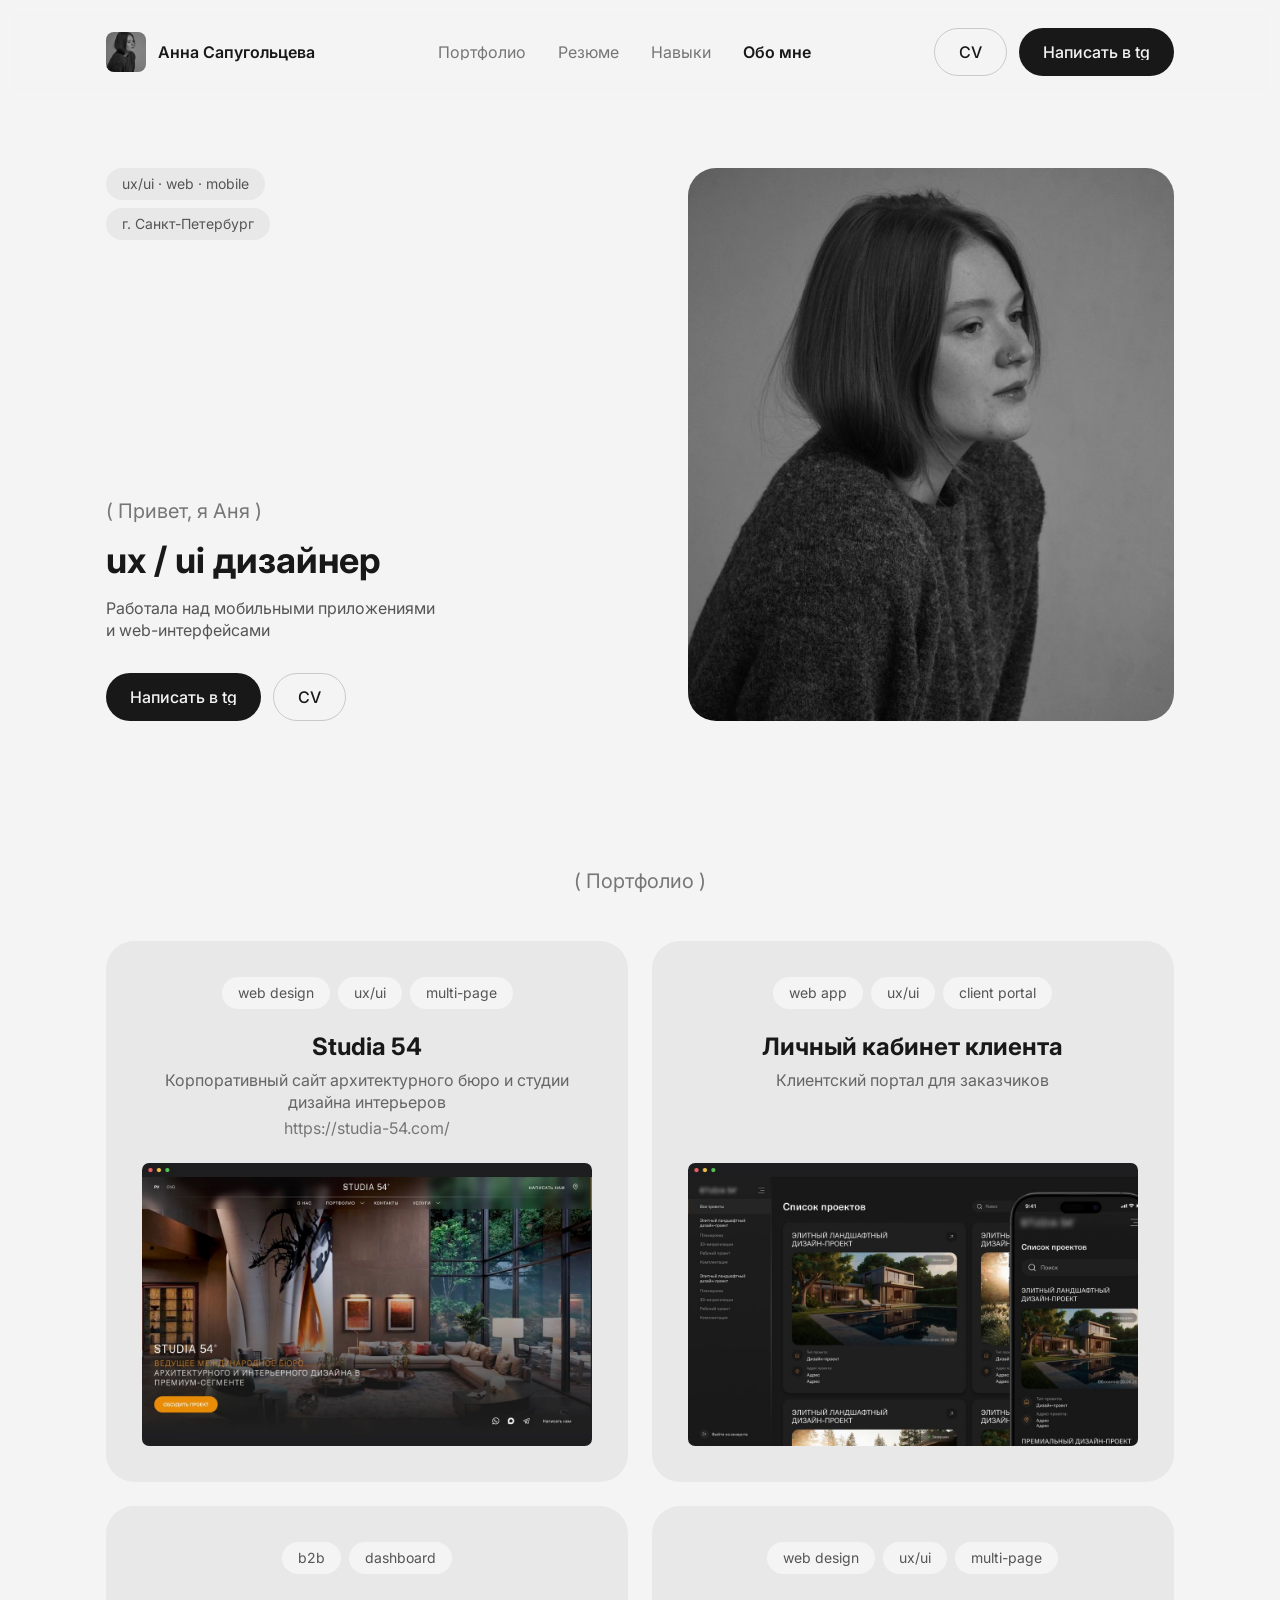
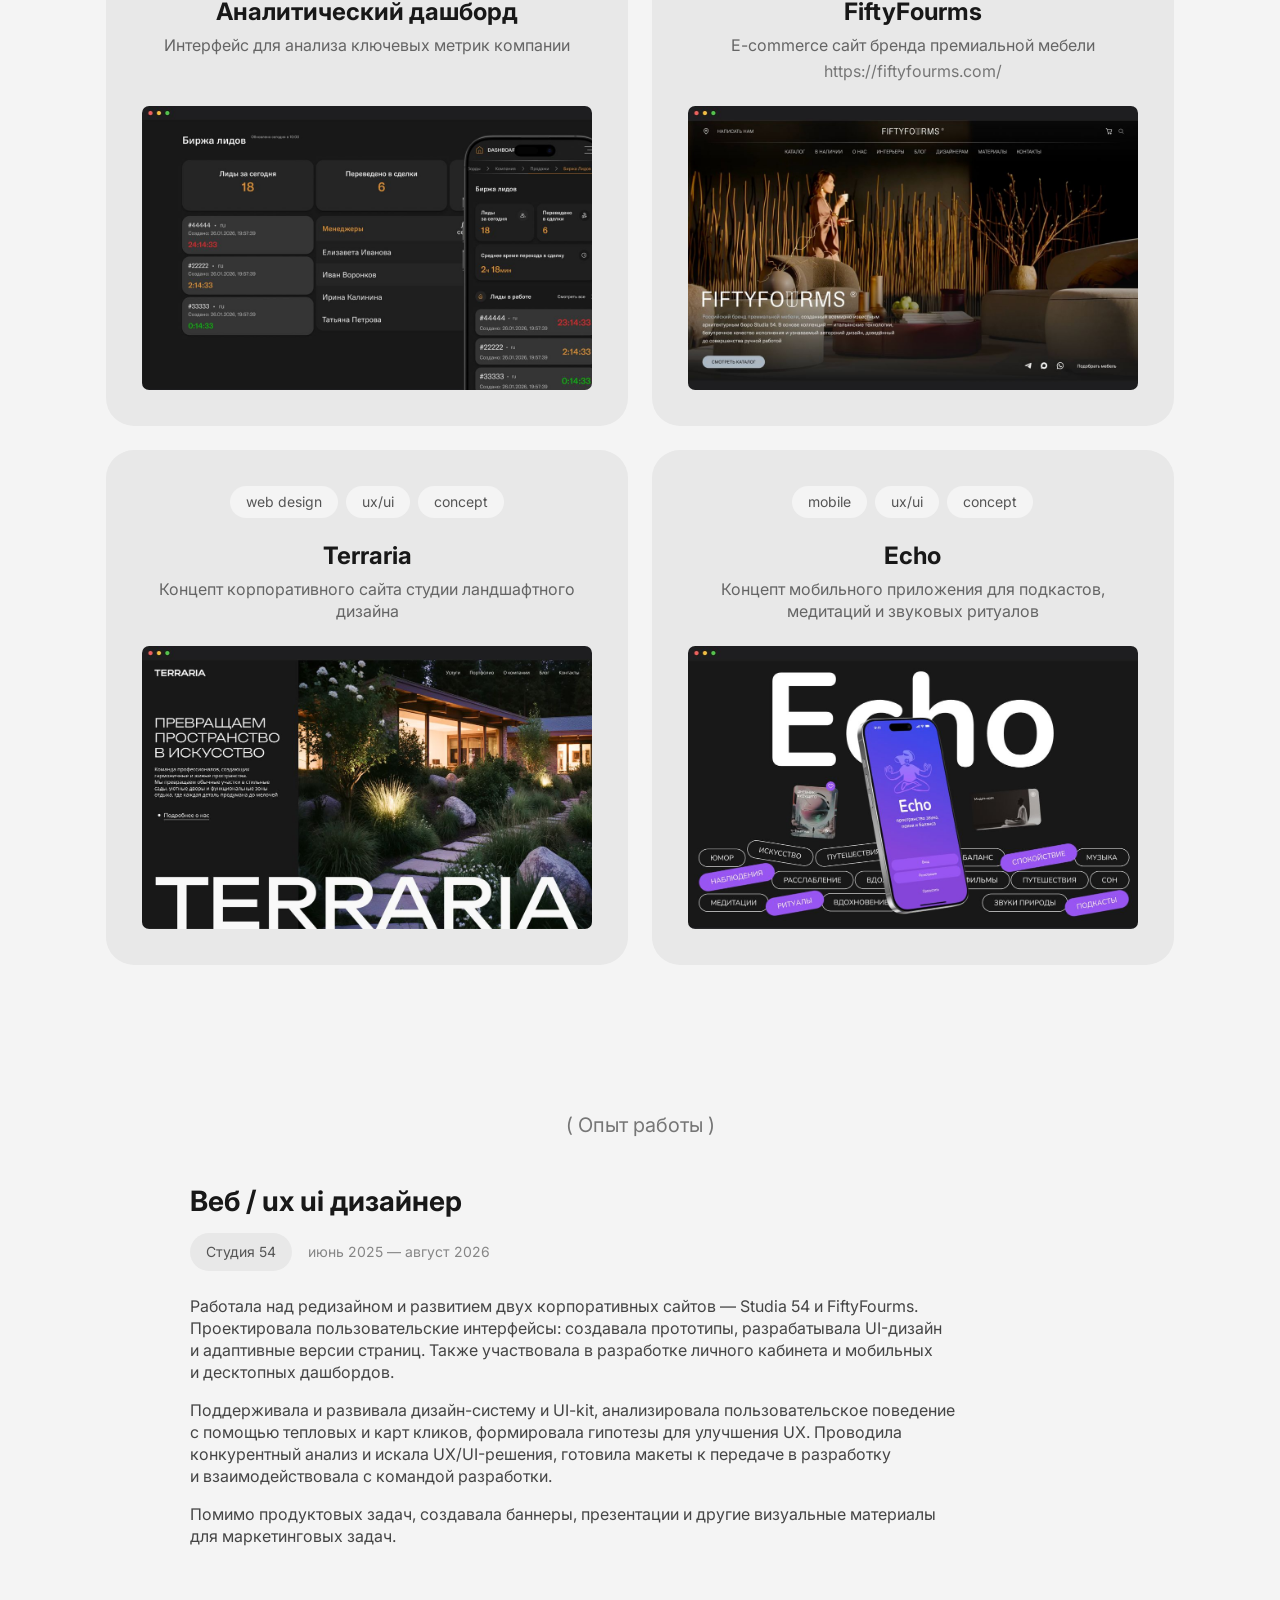
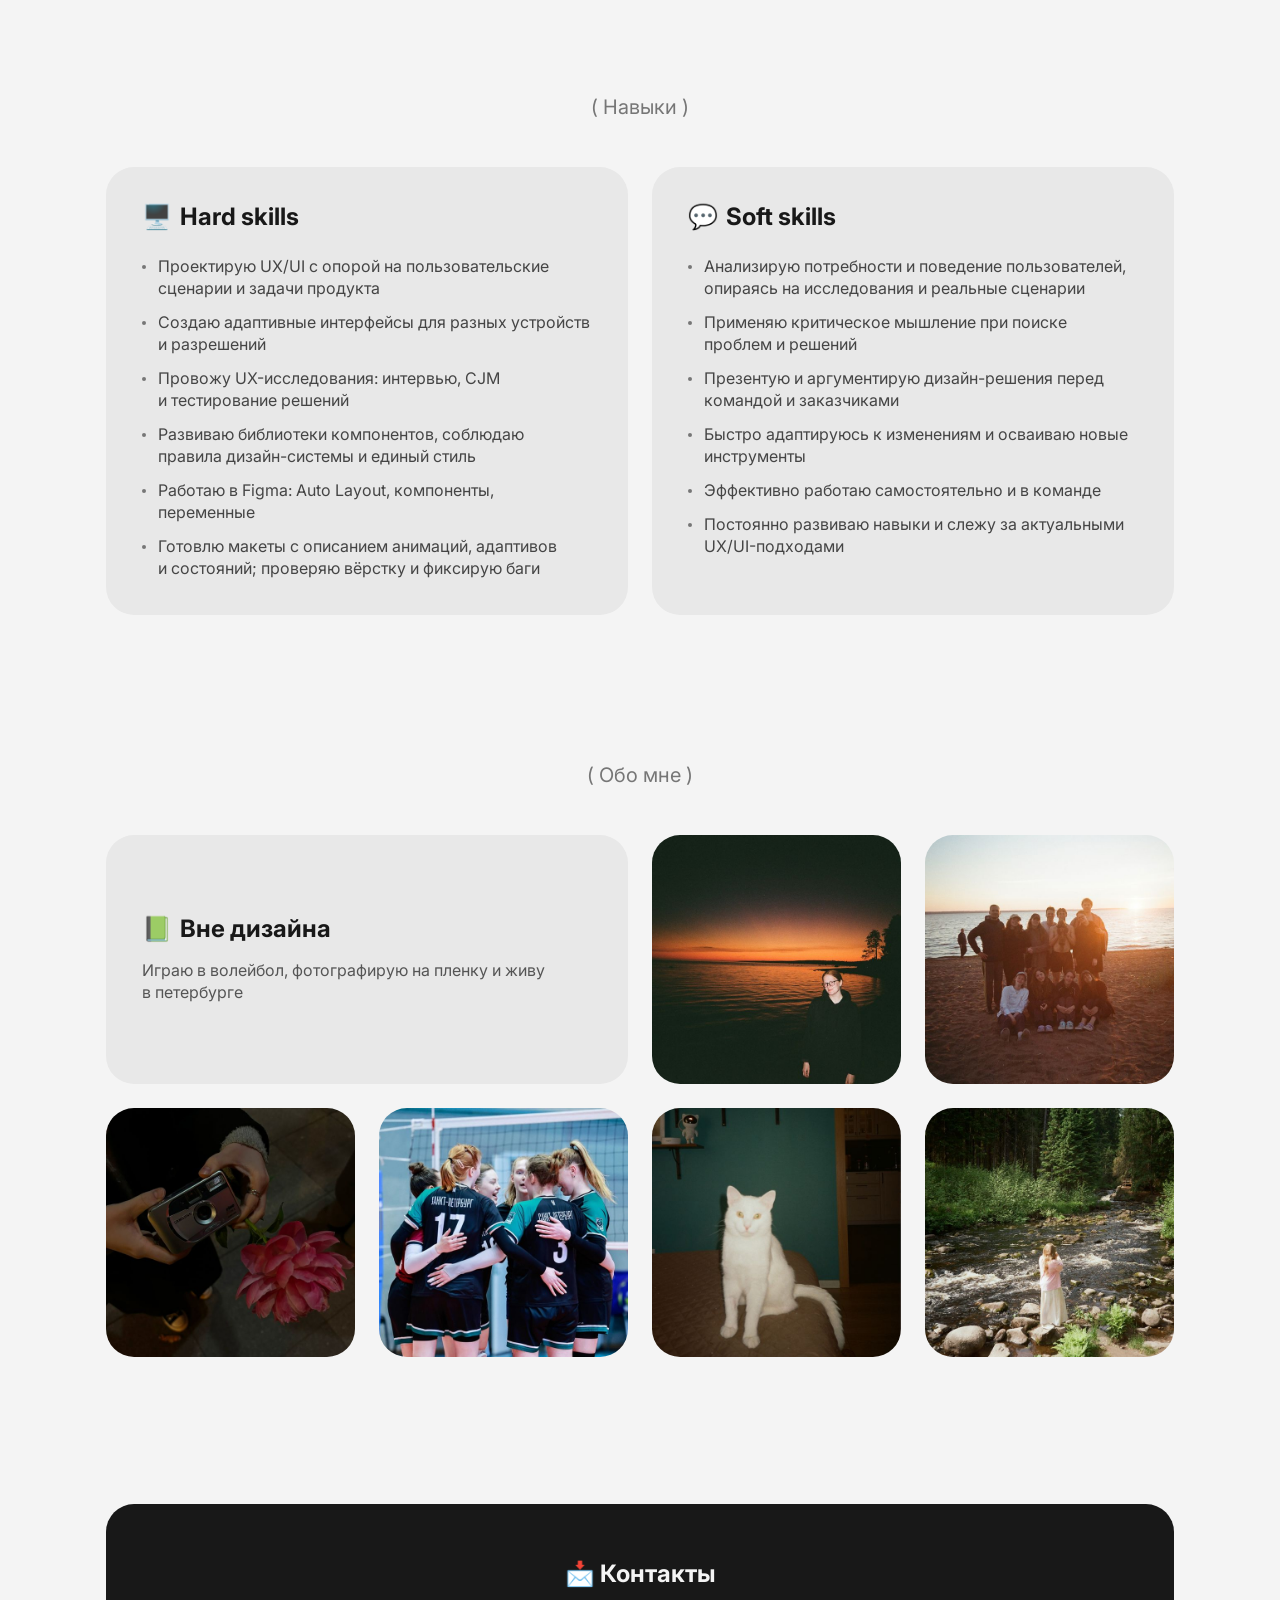
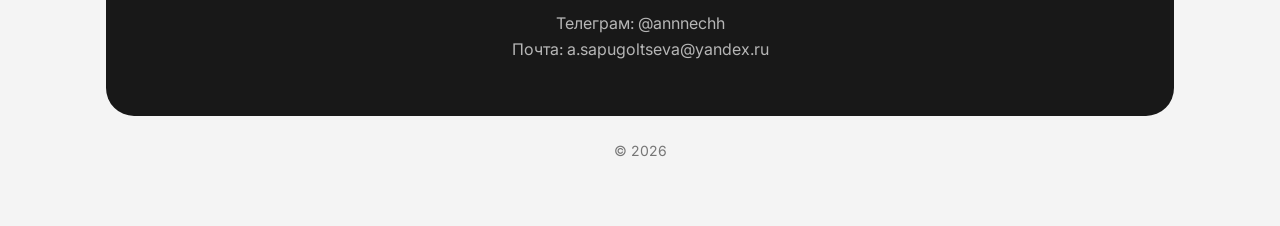
==== index.html @ 6ac9919d "Add files via upload" ====
<!DOCTYPE html>
<html lang="ru">
<head>
<meta charset="UTF-8">
<meta name="viewport" content="width=device-width, initial-scale=1.0">
<title>Анна Сапугольцева — UX/UI дизайнер</title>
<link rel="preconnect" href="https://fonts.googleapis.com">
<link rel="preconnect" href="https://fonts.gstatic.com" crossorigin>
<link href="https://fonts.googleapis.com/css2?family=Inter:wght@400;500;600;700&display=swap" rel="stylesheet">
<link rel="stylesheet" href="css/tokens.css">
<link rel="stylesheet" href="css/base.css">
<link rel="stylesheet" href="css/components.css">
<link rel="stylesheet" href="css/home.css">
</head>
<body>

<header class="header">
  <div class="container header__inner">
    <a href="index.html" class="header__brand">
      <img class="header__avatar" src="assets/images/portrait.jpg" alt="Анна Сапугольцева">
      <span class="header__name">Анна Сапугольцева</span>
    </a>

    <nav class="header__nav">
      <a href="#portfolio" class="nav-link">Портфолио</a>
      <a href="#experience" class="nav-link">Резюме</a>
      <a href="#skills" class="nav-link">Навыки</a>
      <a href="#about" class="nav-link">Обо мне</a>
    </nav>

    <div class="header__actions">
      <a href="assets/files/Sapugoltseva-CV.pdf" target="_blank" rel="noopener" class="btn btn--outline">CV</a>
      <a href="https://t.me/annnechh" class="btn btn--primary">Написать в tg</a>
    </div>

    <button class="header__burger" data-burger-open aria-label="Открыть меню">
      <svg viewBox="0 0 24 24" fill="none" stroke="currentColor" stroke-width="2" stroke-linecap="round"><line x1="3" y1="6" x2="21" y2="6"/><line x1="3" y1="12" x2="21" y2="12"/><line x1="3" y1="18" x2="21" y2="18"/></svg>
    </button>
  </div>
</header>

<div class="mobile-menu" data-mobile-menu>
  <div class="mobile-menu__top">
    <button class="mobile-menu__close" data-burger-close aria-label="Закрыть меню">
      <svg viewBox="0 0 24 24" fill="none" stroke="currentColor" stroke-width="2" stroke-linecap="round"><line x1="5" y1="5" x2="19" y2="19"/><line x1="19" y1="5" x2="5" y2="19"/></svg>
    </button>
  </div>
  <nav class="mobile-menu__nav">
    <a href="#portfolio" class="nav-link" data-burger-close>Портфолио</a>
    <a href="#experience" class="nav-link" data-burger-close>Резюме</a>
    <a href="#skills" class="nav-link" data-burger-close>Навыки</a>
    <a href="#about" class="nav-link" data-burger-close>Обо мне</a>
  </nav>
  <div class="mobile-menu__actions">
    <a href="https://t.me/annnechh" class="btn btn--primary">Написать в tg</a>
    <a href="assets/files/Sapugoltseva-CV.pdf" target="_blank" rel="noopener" class="btn btn--outline">CV</a>
  </div>
</div>

<main>

  <!-- HERO -->
  <section class="section section--hero container hero">
    <div class="hero__col">
      <div class="hero__badges">
        <span class="badge">ux/ui · web · mobile</span>
        <span class="badge">г. Санкт-Петербург</span>
      </div>

      <div class="hero__body">
        <p class="hero__eyebrow">( Привет, я Аня )</p>
        <h1 class="hero__title">ux / ui дизайнер</h1>
        <p class="hero__subtitle">Работала над мобильными приложениями и web-интерфейсами</p>
        <div class="hero__actions">
          <a href="https://t.me/annnechh" class="btn btn--primary">Написать в tg</a>
          <a href="assets/files/Sapugoltseva-CV.pdf" target="_blank" rel="noopener" class="btn btn--outline">CV</a>
        </div>
      </div>
    </div>

    <div class="hero__image">
      <img src="assets/images/portrait.jpg" alt="Портрет Анны Сапугольцевой">
    </div>
  </section>

  <!-- PORTFOLIO -->
  <section id="portfolio" class="section container">
    <p class="section-label">( Портфолио )</p>

    <div class="portfolio-grid">

      <a href="projects/studia54.html" class="project-card">
        <div class="project-card__content">
<div class="project-card__tags" data-mobile-limit>
          <span class="badge">web design</span>
          <span class="badge">ux/ui</span>
          <span class="badge tag--extra">multi-page</span>
        </div>
        <h3 class="project-card__title">Studia 54</h3>
        <p class="project-card__desc">Корпоративный сайт архитектурного бюро и студии дизайна интерьеров</p>
        <p class="project-card__link">https://studia-54.com/</p>
        </div>
        <div class="project-card__media">
          <img src="assets/images/proj-studia54.jpg" alt="Превью проекта Studia 54">
        </div>
      </a>

      <a href="projects/cabinet.html" class="project-card">
        <div class="project-card__content">
<div class="project-card__tags">
          <span class="badge">web app</span>
          <span class="badge">ux/ui</span>
          <span class="badge tag--extra">client portal</span>
        </div>
        <h3 class="project-card__title">Личный кабинет клиента</h3>
        <p class="project-card__desc">Клиентский портал для заказчиков</p>
        </div>
        <div class="project-card__media">
          <img src="assets/images/proj-cabinet.jpg" alt="Превью проекта Личный кабинет клиента">
        </div>
      </a>

      <a href="projects/dashboard.html" class="project-card">
        <div class="project-card__content">
<div class="project-card__tags">
          <span class="badge">b2b</span>
          <span class="badge">dashboard</span>
        </div>
        <h3 class="project-card__title">Аналитический дашборд</h3>
        <p class="project-card__desc">Интерфейс для анализа ключевых метрик компании</p>
        </div>
        <div class="project-card__media">
          <img src="assets/images/proj-dashboard.jpg" alt="Превью проекта Аналитический дашборд">
        </div>
      </a>

      <a href="projects/fiftyfourms.html" class="project-card">
        <div class="project-card__content">
<div class="project-card__tags" data-mobile-limit>
          <span class="badge">web design</span>
          <span class="badge">ux/ui</span>
          <span class="badge tag--extra">multi-page</span>
        </div>
        <h3 class="project-card__title">FiftyFourms</h3>
        <p class="project-card__desc">E-commerce сайт бренда премиальной мебели</p>
        <p class="project-card__link">https://fiftyfourms.com/</p>
        </div>
        <div class="project-card__media">
          <img src="assets/images/proj-fiftyfourms.jpg" alt="Превью проекта FiftyFourms">
        </div>
      </a>

      <a href="projects/terraria.html" class="project-card">
        <div class="project-card__content">
<div class="project-card__tags">
          <span class="badge">web design</span>
          <span class="badge">ux/ui</span>
          <span class="badge tag--extra">concept</span>
        </div>
        <h3 class="project-card__title">Terraria</h3>
        <p class="project-card__desc">Концепт корпоративного сайта студии ландшафтного дизайна</p>
        </div>
        <div class="project-card__media">
          <img src="assets/images/proj-terraria.jpg" alt="Превью проекта Terraria">
        </div>
      </a>

      <a href="projects/echo.html" class="project-card">
        <div class="project-card__content">
<div class="project-card__tags" data-mobile-limit>
          <span class="badge">mobile</span>
          <span class="badge">ux/ui</span>
          <span class="badge tag--extra">concept</span>
        </div>
        <h3 class="project-card__title">Echo</h3>
        <p class="project-card__desc">Концепт мобильного приложения для подкастов, медитаций и звуковых ритуалов</p>
        </div>
        <div class="project-card__media">
          <img src="assets/images/proj-echo.jpg" alt="Превью проекта Echo">
        </div>
      </a>

    </div>
  </section>

  <!-- EXPERIENCE -->
  <section id="experience" class="section container">
    <p class="section-label">( Опыт работы )</p>

    <div class="experience-list">

      <article class="experience-item">
        <h3 class="experience-item__title">Веб / ux ui дизайнер</h3>
        <div class="experience-item__meta">
          <span class="experience-item__company">Студия 54</span>
          <span class="experience-item__dates">июнь 2025 — август 2026</span>
        </div>
        <div class="experience-item__body">
          <p>Работала над редизайном и развитием двух корпоративных сайтов — Studia 54 и FiftyFourms. Проектировала пользовательские интерфейсы: создавала прототипы, разрабатывала UI-дизайн и адаптивные версии страниц. Также участвовала в разработке личного кабинета и мобильных и десктопных дашбордов.</p>
          <p>Поддерживала и развивала дизайн-систему и UI-kit, анализировала пользовательское поведение с помощью тепловых и карт кликов, формировала гипотезы для улучшения UX. Проводила конкурентный анализ и искала UX/UI-решения, готовила макеты к передаче в разработку и взаимодействовала с командой разработки.</p>
          <p>Помимо продуктовых задач, создавала баннеры, презентации и другие визуальные материалы для маркетинговых задач.</p>
        </div>
      </article>

    </div>
  </section>

  <!-- SKILLS -->
  <section id="skills" class="section container">
    <p class="section-label">( Навыки )</p>

    <div class="skills-grid">
      <div class="surface-card">
        <h3 class="skills-card__title"><span>🖥️</span> Hard skills</h3>
        <ul class="skills-card__list">
          <li>Проектирую UX/UI с опорой на пользовательские сценарии и задачи продукта</li>
          <li>Создаю адаптивные интерфейсы для разных устройств и разрешений</li>
          <li>Провожу UX-исследования: интервью, CJM и тестирование решений</li>
          <li>Развиваю библиотеки компонентов, соблюдаю правила дизайн-системы и единый стиль</li>
          <li>Работаю в Figma: Auto Layout, компоненты, переменные</li>
          <li>Готовлю макеты с описанием анимаций, адаптивов и состояний; проверяю вёрстку и фиксирую баги</li>
        </ul>
      </div>

      <div class="surface-card">
        <h3 class="skills-card__title"><span>💬</span> Soft skills</h3>
        <ul class="skills-card__list">
          <li>Анализирую потребности и поведение пользователей, опираясь на исследования и реальные сценарии</li>
          <li>Применяю критическое мышление при поиске проблем и решений</li>
          <li>Презентую и аргументирую дизайн-решения перед командой и заказчиками</li>
          <li>Быстро адаптируюсь к изменениям и осваиваю новые инструменты</li>
          <li>Эффективно работаю самостоятельно и в команде</li>
          <li>Постоянно развиваю навыки и слежу за актуальными UX/UI-подходами</li>
        </ul>
      </div>
    </div>
  </section>

  <!-- ABOUT -->
  <section id="about" class="section container">
    <p class="section-label">( Обо мне )</p>

    <div class="about-grid">
      <div class="about-grid__text">
        <div class="surface-card">
          <h3 class="about-grid__title"><span>📗</span> Вне дизайна</h3>
          <p class="about-grid__desc">Играю в волейбол, фотографирую на пленку и живу в петербурге</p>
        </div>
      </div>

      <div class="media media--sunset">
        <img src="assets/images/about-sunset.jpg" alt="Закат на берегу озера">
      </div>
      <div class="media media--beach media--hidden-mobile">
        <img src="assets/images/about-beach-group.jpg" alt="Друзья на пляже на закате">
      </div>

      <div class="media media--camera">
        <img src="assets/images/about-camera.jpg" alt="Плёночный фотоаппарат и цветок">
      </div>
      <div class="media media--volleyball">
        <img src="assets/images/about-volleyball.jpg" alt="Волейбольная команда">
      </div>
      <div class="media media--cat media--hidden-mobile">
        <img src="assets/images/about-cat.jpg" alt="Белый кот">
      </div>
      <div class="media media--forest">
        <img src="assets/images/about-forest.jpg" alt="Прогулка у лесной реки">
      </div>
    </div>
  </section>

</main>

<footer class="site-footer container">
  <div class="footer-card">
    <h2 class="footer-card__title">📩 Контакты</h2>
    <p class="footer-card__row">Телеграм: @annnechh</p>
    <p class="footer-card__row">Почта: a.sapugoltseva@yandex.ru</p>
  </div>
  <p class="site-footer__copy">© 2026</p>
</footer>

<button class="scroll-top" data-scroll-top aria-label="Наверх">
  <svg viewBox="0 0 24 24" fill="none" stroke="white" stroke-width="2" stroke-linecap="round" stroke-linejoin="round"><polyline points="6 15 12 9 18 15"/></svg>
</button>

<script src="js/main.js"></script>
</body>
</html>
---- css/tokens.css ----
/* ==========================================================================
   DESIGN TOKENS
   Источник: дизайн-система (Colors, Spacing scale, Typography 1440/375)
   ========================================================================== */

:root {
  /* ---- Grayscale ---- */
  --gray-1: #F4F4F4;
  --gray-2: #E8E8E8;
  --gray-3: #DCDCDC;
  --gray-4: #C9C9C9;
  --gray-5: #B6B6B6;
  --gray-6: #A6A6A6;
  --gray-7: #969696;
  --gray-8: #868686;
  --gray-9: #767676;
  --gray-10: #656565;
  --gray-11: #555555;
  --gray-12: #454545;
  --gray-13: #353535;
  --gray-14: #252525;
  --gray-15: #1F1F1F;
  --gray-16: #181818;

  /* ---- Primary (accent) scale ---- */
  --primary-1: #FCF5EE;
  --primary-2: #F7E7D3;
  --primary-3: #F3D8B9;
  --primary-4: #EECA9E;
  --primary-5: #EABB84;
  --primary-6: #E5AC69;
  --primary-7: #E19E4F;
  --primary-8: #DC8F34; /* фирменный цвет */
  --primary-9: #CD8023;
  --primary-10: #B36F1F;

  --color-error: #892929;

  /* ---- Semantic aliases ---- */
  --color-bg: var(--gray-1);
  --color-surface: var(--gray-2);
  --color-surface-strong: var(--gray-16);
  --color-text: var(--gray-16);
  --color-text-muted: var(--gray-9);
  --color-text-subtle: var(--gray-10);
  --color-border: var(--gray-3);
  --color-on-dark: var(--gray-1);

  /* ---- Spacing scale ---- */
  --space-0: 0px;
  --space-1: 1px;
  --space-2: 2px;
  --space-4: 4px;
  --space-6: 6px;
  --space-8: 8px;
  --space-12: 12px;
  --space-16: 16px;
  --space-20: 20px;
  --space-24: 24px;
  --space-28: 28px;
  --space-32: 32px;
  --space-36: 36px;
  --space-40: 40px;
  --space-44: 44px;
  --space-48: 48px;
  --space-52: 52px;
  --space-56: 56px;
  --space-60: 60px;
  --space-64: 64px;
  --space-80: 80px;
  --space-96: 96px;
  --space-128: 128px;

  /* ---- Radii (уточнено с клиентом) ---- */
  --radius-avatar: 8px;      /* фото в хедере, оба разрешения */
  --radius-card: 28px;       /* карточки/фото — desktop */
  --radius-pill: 999px;      /* кнопки-пилюли, теги */
  /* Радиус картинки ВНУТРИ карточки портфолио: 8px на 1440,
     дальше пропорционально масштабируется вместе с экраном (не ступенчато) */
  --radius-card-image: clamp(4px, 0.556vw, 8px);

  /* ---- Card padding (уточнено с клиентом) ---- */
  --card-padding: 36px;      /* desktop */

  /* ---- Grid / container ---- */
  --container-max: 1440px;
  --content-max: 1200px;     /* 1440 - 120*2, узкая колонка контента */
  --content-narrow: 900px;   /* уже: опыт работы, текстовые блоки проекта */
  --container-pad: clamp(20px, 8.3vw, 120px);
  --grid-gutter: 24px;

  /* ---- Section rhythm ----
     Расстояние МЕЖДУ блоками (не паддинг внутри блока):
     375px → 80px, 1440px → 160px, линейная интерполяция между ними,
     дальше растёт вместе с экраном, но не больше 180px. */
  --section-gap: clamp(80px, calc(51.8px + 7.51vw), 180px);

  /* ---- Typography: font families ---- */
  /* В дизайн-системе типографика задана только размерами/лидингом,
     без указания гарнитуры. Визуально ближе всего гротеск типа Inter —
     принято как рабочее решение, при необходимости легко заменить. */
  --font-family: 'Inter', -apple-system, BlinkMacSystemFont, 'Segoe UI', sans-serif;

  /* ---- Typography scale: 1440 ---- */
  --fs-hero: 36px;   --lh-hero: 42px;
  --fs-h2: 28px;     --lh-h2: 32px;
  --fs-h3: 24px;     --lh-h3: 28px;
  --fs-body-l: 20px; --lh-body-l: 24px;
  --fs-body-m: 16px; --lh-body-m: 22px;
  --fs-body-s: 14px; --lh-body-s: 20px;
  --fs-button: 16px; --lh-button: 20px;
  --fs-caption-s: 14px; --lh-caption-s: 16px;
  --fs-nav: 16px;    --lh-nav: 22px;

  /* ---- Motion ---- */
  --ease-swap: cubic-bezier(0.65, 0, 0.35, 1);
  --dur-swap: 400ms;
  --header-h: 96px; /* фолбэк, уточняется в JS по реальной высоте */
}

/* ---- Typography scale: 375 (mobile) ---- */
@media (max-width: 767px) {
  :root {
    --fs-hero: 26px;   --lh-hero: 30px;
    --fs-h2: 24px;     --lh-h2: 28px;
    --fs-h3: 20px;     --lh-h3: 24px;
    --fs-body-l: 16px; --lh-body-l: 22px;
    --fs-body-m: 14px; --lh-body-m: 20px;
    --fs-body-s: 12px; --lh-body-s: 16px;
    --fs-button: 14px; --lh-button: 18px;
    --fs-caption-s: 12px; --lh-caption-s: 16px;
    --fs-nav: 14px;    --lh-nav: 20px;

    --radius-card: 16px;   /* уточнено с клиентом */
    --card-padding: 18px;  /* уточнено с клиентом */
  }
}
---- css/base.css ----
/* ==========================================================================
   BASE / RESET
   ========================================================================== */

*, *::before, *::after {
  box-sizing: border-box;
}

html {
  -webkit-text-size-adjust: 100%;
  overflow-x: hidden;
  scroll-behavior: smooth;
}

@media (prefers-reduced-motion: reduce) {
  html {
    scroll-behavior: auto;
  }
}

body {
  margin: 0;
  overflow-x: hidden;
  padding-top: var(--header-h); /* компенсация фиксированного header */
  background: var(--color-bg);
  color: var(--color-text);
  font-family: var(--font-family);
  font-size: var(--fs-body-m);
  line-height: var(--lh-body-m);
  -webkit-font-smoothing: antialiased;
  text-rendering: optimizeLegibility;
}

main section[id] {
  scroll-margin-top: var(--header-h);
}

img {
  display: block;
  max-width: 100%;
  height: auto;
}

a {
  color: inherit;
  text-decoration: none;
}

button {
  font: inherit;
  color: inherit;
  background: none;
  border: none;
  cursor: pointer;
}

ul {
  margin: 0;
  padding: 0;
  list-style: none;
}

h1, h2, h3, p {
  margin: 0;
}

/* Visible keyboard focus (accessibility floor) */
a:focus-visible,
button:focus-visible {
  outline: 2px solid var(--primary-8);
  outline-offset: 2px;
  border-radius: 4px;
}

@media (prefers-reduced-motion: reduce) {
  * {
    animation-duration: 0.001ms !important;
    animation-iteration-count: 1 !important;
    transition-duration: 0.001ms !important;
  }
}

/* ---- Layout helpers ---- */
.container {
  width: 100%;
  max-width: var(--container-max);
  margin-inline: auto;
  padding-inline: var(--container-pad);
}

/* Секции не несут собственных вертикальных паддингов — блок ровно
   такой высоты, как его контент. Расстояние между блоками задаётся
   отдельной переменной --section-gap (см. tokens.css) через margin-top. */
.section {
  margin-top: var(--section-gap);
}

.section--hero {
  margin-top: 0;
  padding-top: var(--space-64);
}

.section-label {
  color: var(--color-text-muted);
  font-size: var(--fs-body-l);
  line-height: var(--lh-body-l);
  text-align: center;
  margin-bottom: var(--space-48);
}

.visually-hidden {
  position: absolute;
  width: 1px;
  height: 1px;
  overflow: hidden;
  clip: rect(0 0 0 0);
  white-space: nowrap;
}

/* Узкая контентная колонка (900) — центрирована внутри общего container (1200) */
.content-narrow {
  width: 100%;
  max-width: var(--content-narrow);
  margin-inline: auto;
}
---- css/components.css ----
/* ==========================================================================
   COMPONENTS
   ========================================================================== */

/* ---------- Buttons ---------- */
.btn {
  display: inline-flex;
  align-items: center;
  justify-content: center;
  gap: var(--space-8);
  height: 48px;
  padding-inline: var(--space-24);
  border-radius: var(--radius-pill);
  font-size: var(--fs-button);
  line-height: var(--lh-button);
  font-weight: 500;
  white-space: nowrap;
  transition: background-color .15s ease, color .15s ease, border-color .15s ease;
}

.btn--primary {
  background: var(--gray-16);
  color: var(--gray-1);
}

.btn--outline {
  background: transparent;
  color: var(--gray-16);
  border: 1px solid var(--gray-4);
}

.btn--back {
  background: var(--gray-2);
  color: var(--gray-11);
  padding-inline: var(--space-20);
  height: 44px;
}
.btn--back .btn__icon {
  font-size: 1.1em;
  line-height: 1;
}

@media (hover: hover) and (pointer: fine) {
  .btn--primary:hover { background: var(--gray-11); }
  .btn--outline:hover { background: var(--gray-2); }
  .btn--back:hover { background: var(--gray-6); color: var(--gray-16); }
}

@media (max-width: 767px) {
  .btn {
    height: 44px;
    padding-inline: var(--space-20);
  }
}

/* ---------- Nav link ---------- */
.nav-link {
  display: inline-flex;
  align-items: center;
  font-size: var(--fs-nav);
  line-height: var(--lh-nav);
  color: var(--gray-9);
  font-weight: 400;
  transition: color .15s ease;
}
.nav-link.is-active {
  color: var(--gray-16);
  font-weight: 600;
}
@media (hover: hover) and (pointer: fine) {
  .nav-link:hover {
    color: var(--gray-16);
    font-weight: 600;
  }
}

/* ---------- Text swap (вертикальная смена текста при hover) ----------
   Единая механика для .btn и .nav-link. Разметку создаёт JS (main.js) —
   оборачивает текстовый узел в трек с двумя одинаковыми строками. */
.text-swap {
  display: inline-block;
  overflow: hidden;
  height: 1em;
  line-height: 1;
  vertical-align: top;
}
.text-swap__track {
  display: flex;
  flex-direction: column;
  transition: transform var(--dur-swap) var(--ease-swap);
}
.text-swap__line {
  display: block;
  height: 1em;
  line-height: 1;
  white-space: nowrap;
}
@media (hover: hover) and (pointer: fine) {
  .btn:hover .text-swap__track,
  .nav-link:hover .text-swap__track {
    transform: translateY(-1em);
  }
}

/* ---------- Badge / pill tag ---------- */
.badge {
  display: inline-flex;
  align-items: center;
  padding: var(--space-8) var(--space-16);
  border-radius: var(--radius-pill);
  background: var(--gray-2);
  color: var(--gray-11);
  font-size: var(--fs-caption-s);
  line-height: var(--lh-caption-s);
}

/* Внутри карточек портфолио фон карточки уже gray-2 —
   бейджи должны быть светлее, чтобы выделяться (как в макете) */
.project-card__tags .badge {
  background: var(--gray-1);
}

/* ---------- Header ---------- */
.header {
  position: fixed;
  top: 0;
  left: 0;
  right: 0;
  z-index: 80;
  background: rgba(244, 244, 244, 0.10);
  backdrop-filter: blur(7px);
  -webkit-backdrop-filter: blur(7px);
  padding-block: var(--space-28);
  transform: translateY(0);
  transition: transform 380ms var(--ease-swap);
}
.header.is-hidden {
  transform: translateY(-100%);
}

.header__inner {
  display: flex;
  align-items: center;
  justify-content: space-between;
  gap: var(--space-24);
}

.header__brand {
  display: flex;
  align-items: center;
  gap: var(--space-12);
}

.header__avatar {
  width: 40px;
  height: 40px;
  border-radius: var(--radius-avatar);
  object-fit: cover;
  flex-shrink: 0;
}

.header__name {
  font-size: var(--fs-body-m);
  font-weight: 600;
  color: var(--gray-16);
}

.header__nav {
  display: flex;
  align-items: center;
  gap: var(--space-32);
}

.header__actions {
  display: flex;
  align-items: center;
  gap: var(--space-12);
}

.header__burger {
  display: none;
  width: 40px;
  height: 40px;
  align-items: center;
  justify-content: center;
  flex-shrink: 0;
}
.header__burger svg { width: 22px; height: 22px; }

@media (max-width: 1179px) {
  .header__nav,
  .header__actions {
    display: none;
  }
  .header__burger {
    display: inline-flex;
  }
}

/* ---------- Mobile menu overlay ---------- */
.mobile-menu {
  position: fixed;
  inset: 0;
  z-index: 100;
  background: var(--gray-1);
  padding: var(--space-24) var(--container-pad);
  display: flex;
  flex-direction: column;
  transform: translateX(100%);
  transition: transform .25s ease;
}
.mobile-menu.is-open {
  transform: translateX(0);
}
.mobile-menu__top {
  display: flex;
  justify-content: flex-end;
}
.mobile-menu__close {
  width: 40px;
  height: 40px;
  display: inline-flex;
  align-items: center;
  justify-content: center;
}
.mobile-menu__close svg { width: 22px; height: 22px; }

.mobile-menu__nav {
  display: flex;
  flex-direction: column;
  gap: var(--space-24);
  margin-top: var(--space-40);
}
.mobile-menu__nav .nav-link {
  font-size: var(--fs-body-l);
}

.mobile-menu__actions {
  margin-top: auto;
  display: flex;
  flex-direction: column;
  gap: var(--space-12);
  padding-bottom: var(--space-24);
}
.mobile-menu__actions .btn {
  width: 100%;
}

/* ---------- Surface card (generic rounded gray block) ---------- */
.surface-card {
  background: var(--gray-2);
  border-radius: var(--radius-card);
  padding: var(--card-padding);
}

/* ---------- Media (rounded image) ---------- */
.media {
  border-radius: var(--radius-card);
  overflow: hidden;
}
.media img {
  width: 100%;
  height: 100%;
  object-fit: cover;
}

/* ---------- Footer ---------- */
.site-footer {
  margin-top: var(--section-gap);
  padding-bottom: var(--space-64);
}

.footer-card {
  background: var(--gray-16);
  color: var(--gray-1);
  border-radius: var(--radius-card);
  padding: var(--space-56) var(--card-padding);
  text-align: center;
}
.footer-card__title {
  font-size: var(--fs-h3);
  line-height: var(--lh-h3);
  font-weight: 700;
  margin-bottom: var(--space-24);
}
.footer-card__row {
  font-size: var(--fs-body-m);
  line-height: var(--lh-body-m);
  color: var(--gray-5);
}
.footer-card__row + .footer-card__row {
  margin-top: var(--space-4);
}

.site-footer__copy {
  text-align: center;
  color: var(--gray-9);
  font-size: var(--fs-body-s);
  margin-top: var(--space-24);
}

/* ---------- Scroll-to-top (только десктоп) ---------- */
.scroll-top {
  position: fixed;
  right: 32px;
  bottom: 40px;
  width: 44px;
  height: 44px;
  border-radius: 50%;
  display: flex;
  align-items: center;
  justify-content: center;
  background: var(--gray-16);
  opacity: 0;
  visibility: hidden;
  transform: translateY(8px);
  transition: opacity .2s ease, transform .2s ease, visibility .2s;
  z-index: 50;
}
.scroll-top.is-visible {
  opacity: 1;
  visibility: visible;
  transform: translateY(0);
}
@media (hover: hover) and (pointer: fine) {
  .scroll-top:hover {
    background: var(--gray-13);
  }
}
.scroll-top svg {
  width: 16px;
  height: 16px;
}

@media (max-width: 1179px) {
  .scroll-top {
    display: none;
  }
}
---- css/home.css ----
/* ==========================================================================
   HOME PAGE SECTIONS
   ========================================================================== */

/* ---------- Hero ---------- */
.hero {
  display: grid;
  grid-template-columns: 1fr 1fr;
  gap: var(--space-96);
  align-items: stretch;
}

.hero__col {
  display: flex;
  flex-direction: column;
  justify-content: space-between;
}

.hero__badges {
  display: flex;
  flex-direction: column;
  align-items: flex-start;
  gap: var(--space-8);
}

.hero__body {
  margin-top: var(--space-64);
}

.hero__eyebrow {
  color: var(--gray-9);
  font-size: var(--fs-body-l);
  line-height: var(--lh-body-l);
  margin-bottom: var(--space-16);
}

.hero__title {
  font-size: var(--fs-hero);
  line-height: var(--lh-hero);
  font-weight: 700;
  color: var(--gray-16);
}

.hero__subtitle {
  margin-top: var(--space-16);
  font-size: var(--fs-body-m);
  line-height: var(--lh-body-m);
  color: var(--gray-11);
  max-width: 34ch;
}

.hero__actions {
  display: flex;
  gap: var(--space-12);
  margin-top: var(--space-32);
}

.hero__image {
  border-radius: var(--radius-card);
  overflow: hidden;
  aspect-ratio: 0.878 / 1;
}
.hero__image img {
  width: 100%;
  height: 100%;
  object-fit: cover;
}

@media (max-width: 767px) {
  .hero {
    grid-template-columns: 1fr;
    gap: var(--space-32);
  }
  .hero__image {
    aspect-ratio: 1 / 1;
  }
  .hero__badges {
    display: none; /* уточнено с клиентом: на мобиле бейджи скрыты */
  }
  .hero__body {
    margin-top: 0;
  }
  .hero__actions {
    flex-direction: column;
  }
  .hero__actions .btn {
    width: 100%;
  }
}

/* ---------- Portfolio grid ---------- */
.portfolio-grid {
  display: grid;
  grid-template-columns: repeat(2, 1fr);
  gap: var(--grid-gutter);
}

.project-card {
  background: var(--gray-2);
  border-radius: var(--radius-card);
  padding: var(--card-padding);
  display: flex;
  flex-direction: column;
  text-align: center;
}

.project-card__content {
  margin-bottom: var(--space-24);
}

.project-card__tags {
  display: flex;
  flex-wrap: wrap;
  justify-content: center;
  gap: var(--space-8);
  margin-bottom: var(--space-24);
}

.project-card__title {
  font-size: var(--fs-h3);
  line-height: var(--lh-h3);
  font-weight: 700;
  color: var(--gray-16);
}

.project-card__desc {
  margin-top: var(--space-8);
  font-size: var(--fs-body-m);
  line-height: var(--lh-body-m);
  color: var(--gray-10);
}

.project-card__link {
  margin-top: var(--space-4);
  font-size: var(--fs-body-m);
  line-height: var(--lh-body-m);
  color: var(--gray-9);
}

.project-card__media {
  margin-top: auto;
  border-radius: var(--radius-card-image);
  overflow: hidden;
  aspect-ratio: 1548 / 975;
}
.project-card__media img {
  width: 100%;
  height: 100%;
  object-fit: cover;
}

/* На мобиле часть карточек намеренно показывает только 2 тега —
   сохранено согласно референсу (осознанное решение в макете) */
.project-card__tags[data-mobile-limit] .tag--extra {
  display: inline-flex;
}
@media (max-width: 767px) {
  .portfolio-grid {
    grid-template-columns: 1fr;
  }
  .project-card__tags[data-mobile-limit] .tag--extra {
    display: none;
  }
}

/* ---------- Experience ---------- */
.experience-list {
  display: flex;
  flex-direction: column;
  gap: var(--space-64);
  max-width: var(--content-narrow);
  margin-inline: auto;
}

.experience-item__title {
  font-size: var(--fs-h2);
  line-height: var(--lh-h2);
  font-weight: 700;
  color: var(--gray-16);
}

.experience-item__meta {
  display: flex;
  align-items: center;
  gap: var(--space-16);
  margin-top: var(--space-16);
}

.experience-item__company {
  display: inline-flex;
  padding: var(--space-8) var(--space-16);
  border-radius: var(--radius-pill);
  background: var(--gray-2);
  color: var(--gray-11);
  font-size: var(--fs-body-s);
}

.experience-item__dates {
  color: var(--gray-8);
  font-size: var(--fs-body-s);
}

.experience-item__body {
  margin-top: var(--space-24);
  display: flex;
  flex-direction: column;
  gap: var(--space-16);
}
.experience-item__body p {
  font-size: var(--fs-body-m);
  line-height: var(--lh-body-m);
  color: var(--gray-12);
  max-width: 78ch;
}

/* ---------- Skills ---------- */
.skills-grid {
  display: grid;
  grid-template-columns: repeat(2, 1fr);
  gap: var(--grid-gutter);
}

.skills-card__title {
  display: flex;
  align-items: center;
  gap: var(--space-8);
  font-size: var(--fs-h3);
  line-height: var(--lh-h3);
  font-weight: 700;
  color: var(--gray-16);
}

.skills-card__list {
  margin-top: var(--space-24);
  display: flex;
  flex-direction: column;
  gap: var(--space-12);
}
.skills-card__list li {
  position: relative;
  padding-left: var(--space-16);
  font-size: var(--fs-body-m);
  line-height: var(--lh-body-m);
  color: var(--gray-12);
}
.skills-card__list li::before {
  content: "";
  position: absolute;
  left: 0;
  top: 0.65em;
  width: 4px;
  height: 4px;
  border-radius: 50%;
  background: var(--gray-9);
}

@media (max-width: 767px) {
  .skills-grid {
    grid-template-columns: 1fr;
    gap: var(--space-40);
  }
  /* На мобиле карточка навыков теряет фон/паддинг —
     контент идёт во всю ширину контентной области, как остальные блоки */
  .skills-grid .surface-card {
    background: transparent;
    padding: 0;
    border-radius: 0;
  }
}

/* ---------- About ---------- */
.about-grid {
  display: grid;
  grid-template-columns: repeat(4, 1fr);
  gap: var(--grid-gutter);
}

.about-grid__text {
  grid-column: span 2;
}

.about-grid__text .surface-card {
  height: 100%;
  display: flex;
  flex-direction: column;
  justify-content: center;
}

.about-grid__title {
  display: flex;
  align-items: center;
  gap: var(--space-8);
  font-size: var(--fs-h3);
  line-height: var(--lh-h3);
  font-weight: 700;
  color: var(--gray-16);
}

.about-grid__desc {
  margin-top: var(--space-16);
  font-size: var(--fs-body-m);
  line-height: var(--lh-body-m);
  color: var(--gray-11);
}

.about-grid .media {
  aspect-ratio: 1 / 1;
}

.about-grid .media--hidden-mobile {
  /* уточнено с клиентом: на мобиле остаются только 4 фото */
}

@media (max-width: 767px) {
  .about-grid {
    grid-template-columns: repeat(2, 1fr);
  }
  .about-grid__text {
    grid-column: span 2;
  }
  .about-grid .media--hidden-mobile {
    display: none;
  }
  /* Порядок на мобиле по референсу: sunset, forest, camera, volleyball */
  .media--sunset { order: 1; }
  .media--forest { order: 2; }
  .media--camera { order: 3; }
  .media--volleyball { order: 4; }
}
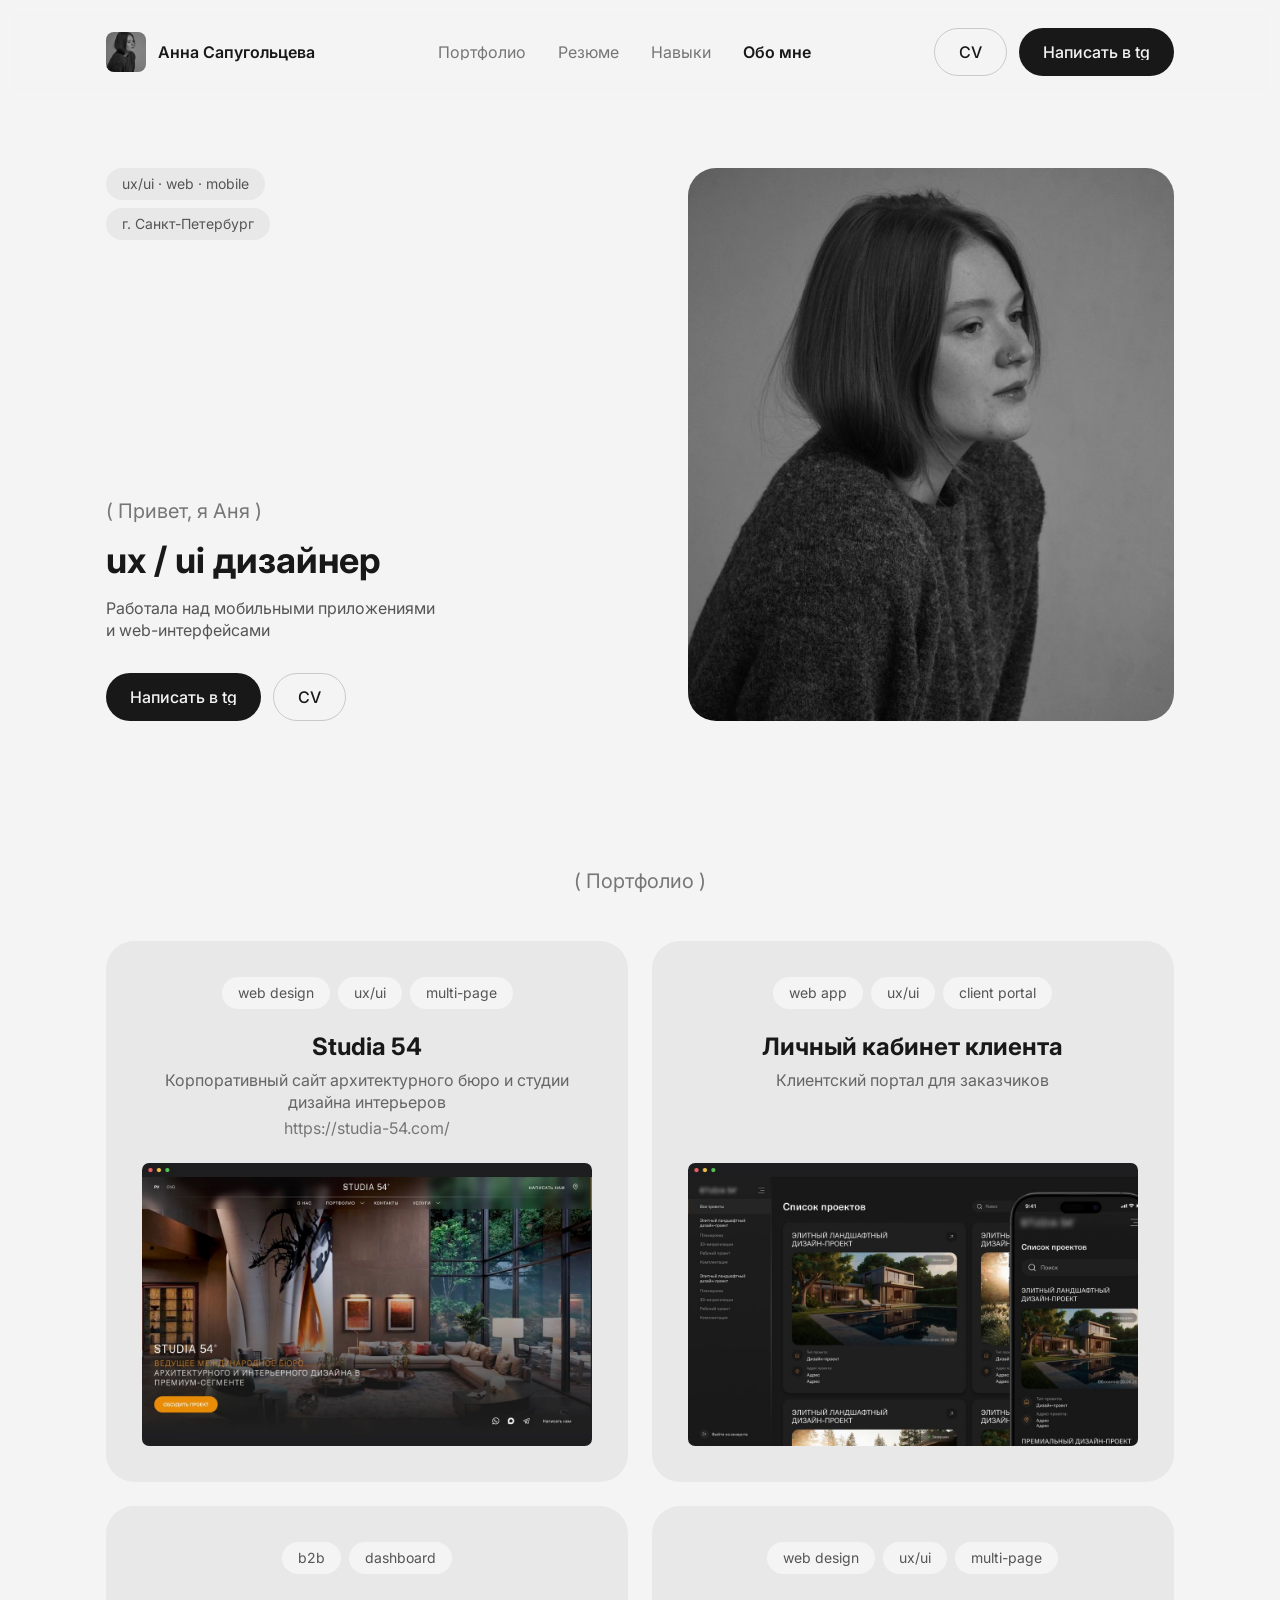
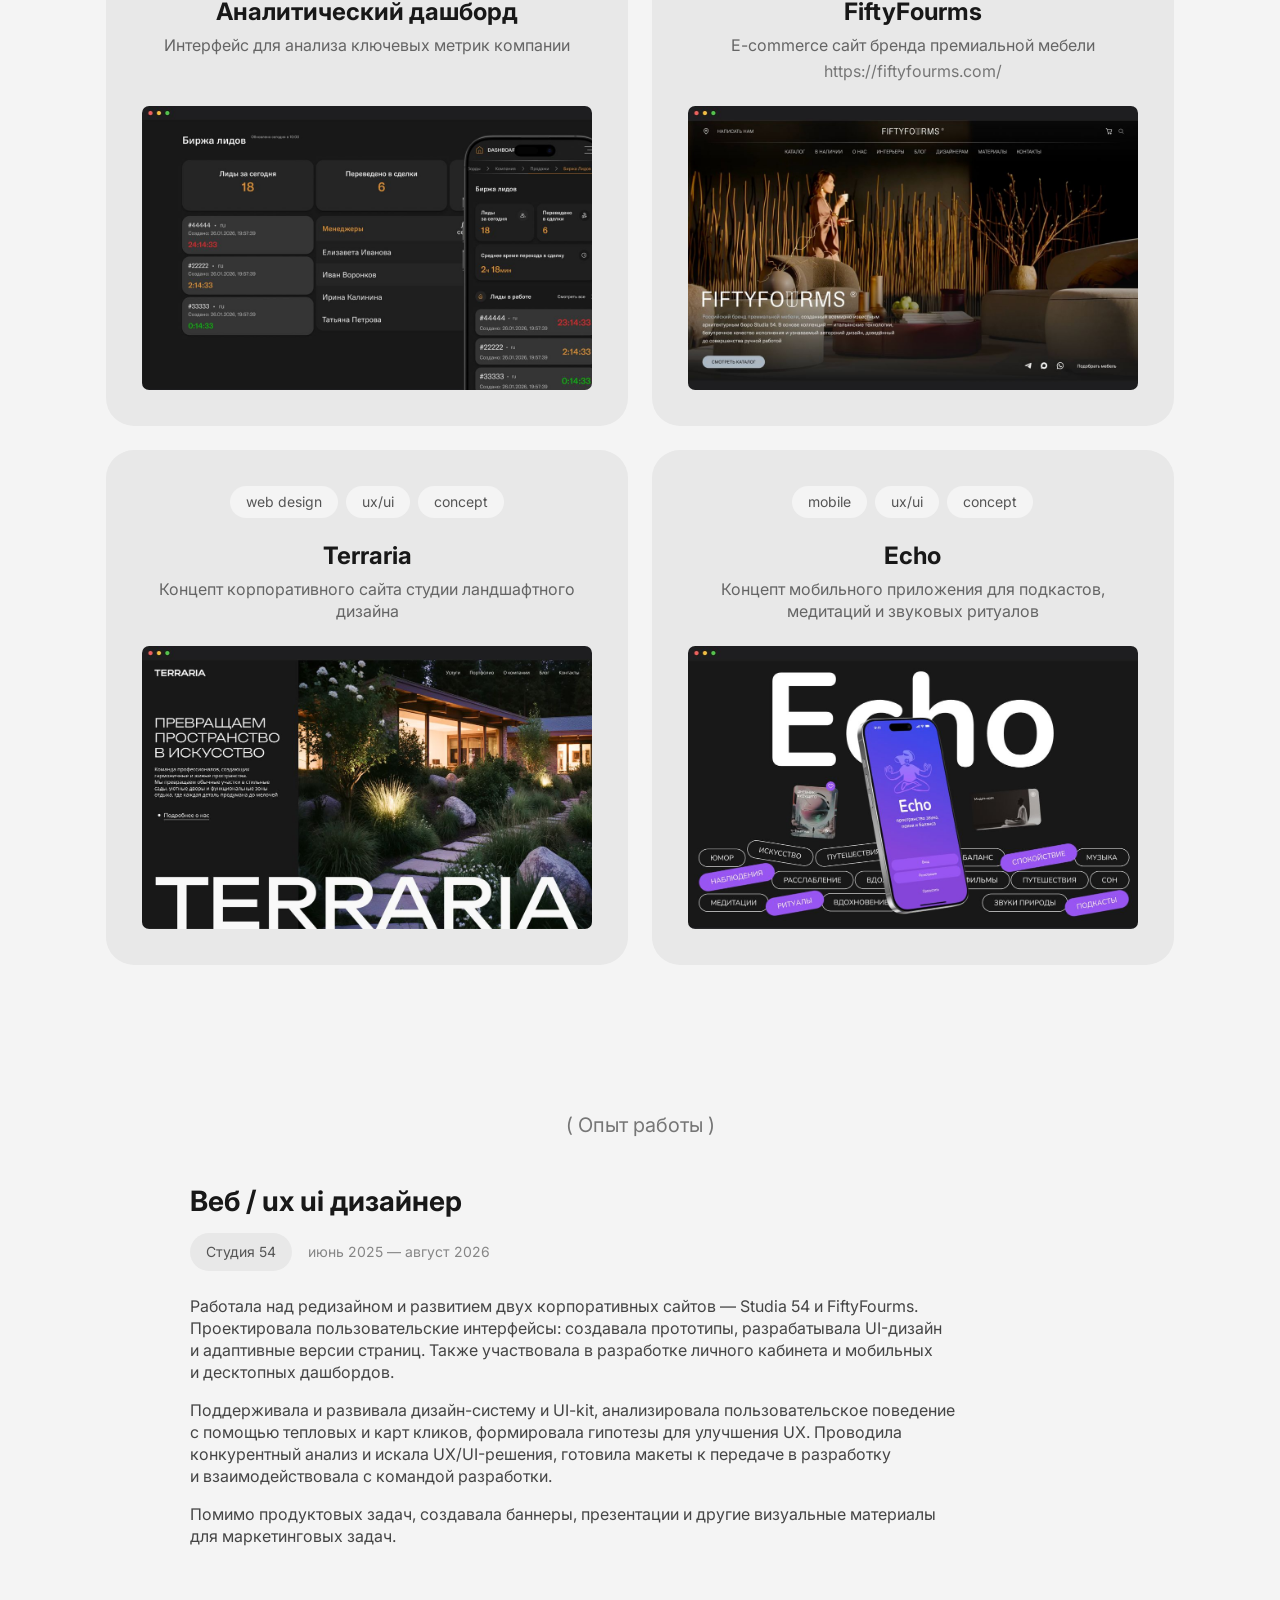
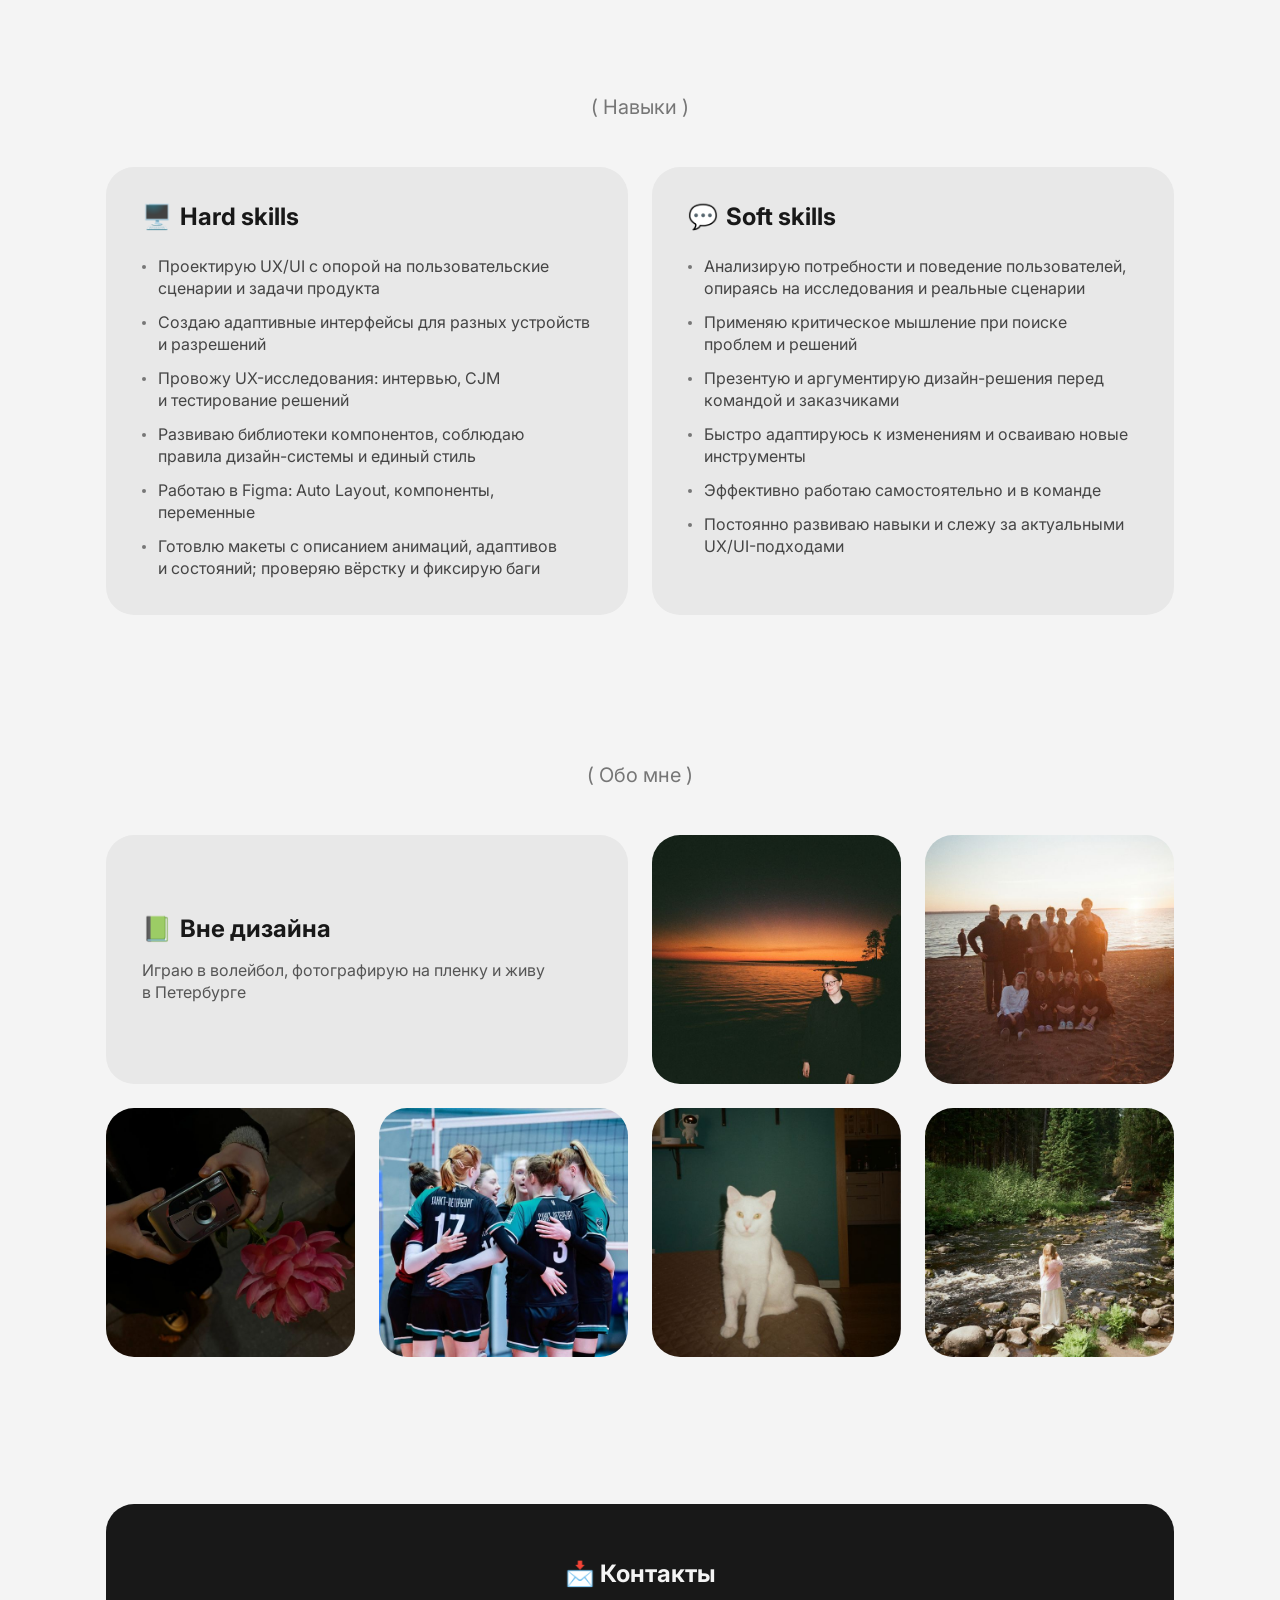
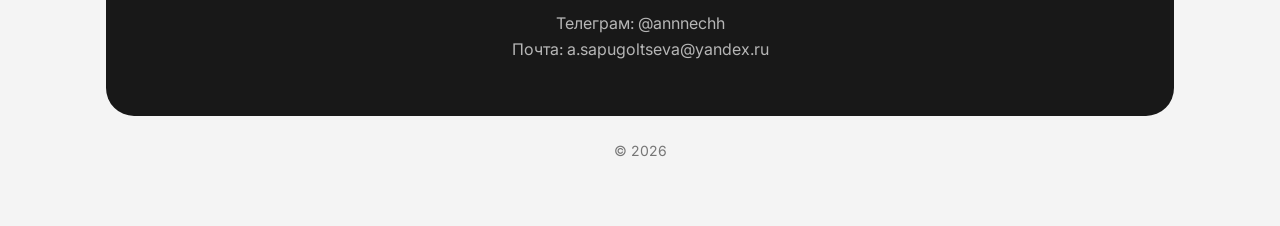
==== commit 9fb4d1d2: "петер" ====
--- a/index.html
+++ b/index.html
@@ -244,7 +244,7 @@
       <div class="about-grid__text">
         <div class="surface-card">
           <h3 class="about-grid__title"><span>📗</span> Вне дизайна</h3>
-          <p class="about-grid__desc">Играю в волейбол, фотографирую на пленку и живу в петербурге</p>
+          <p class="about-grid__desc">Играю в волейбол, фотографирую на пленку и живу в Петербурге</p>
         </div>
       </div>
 
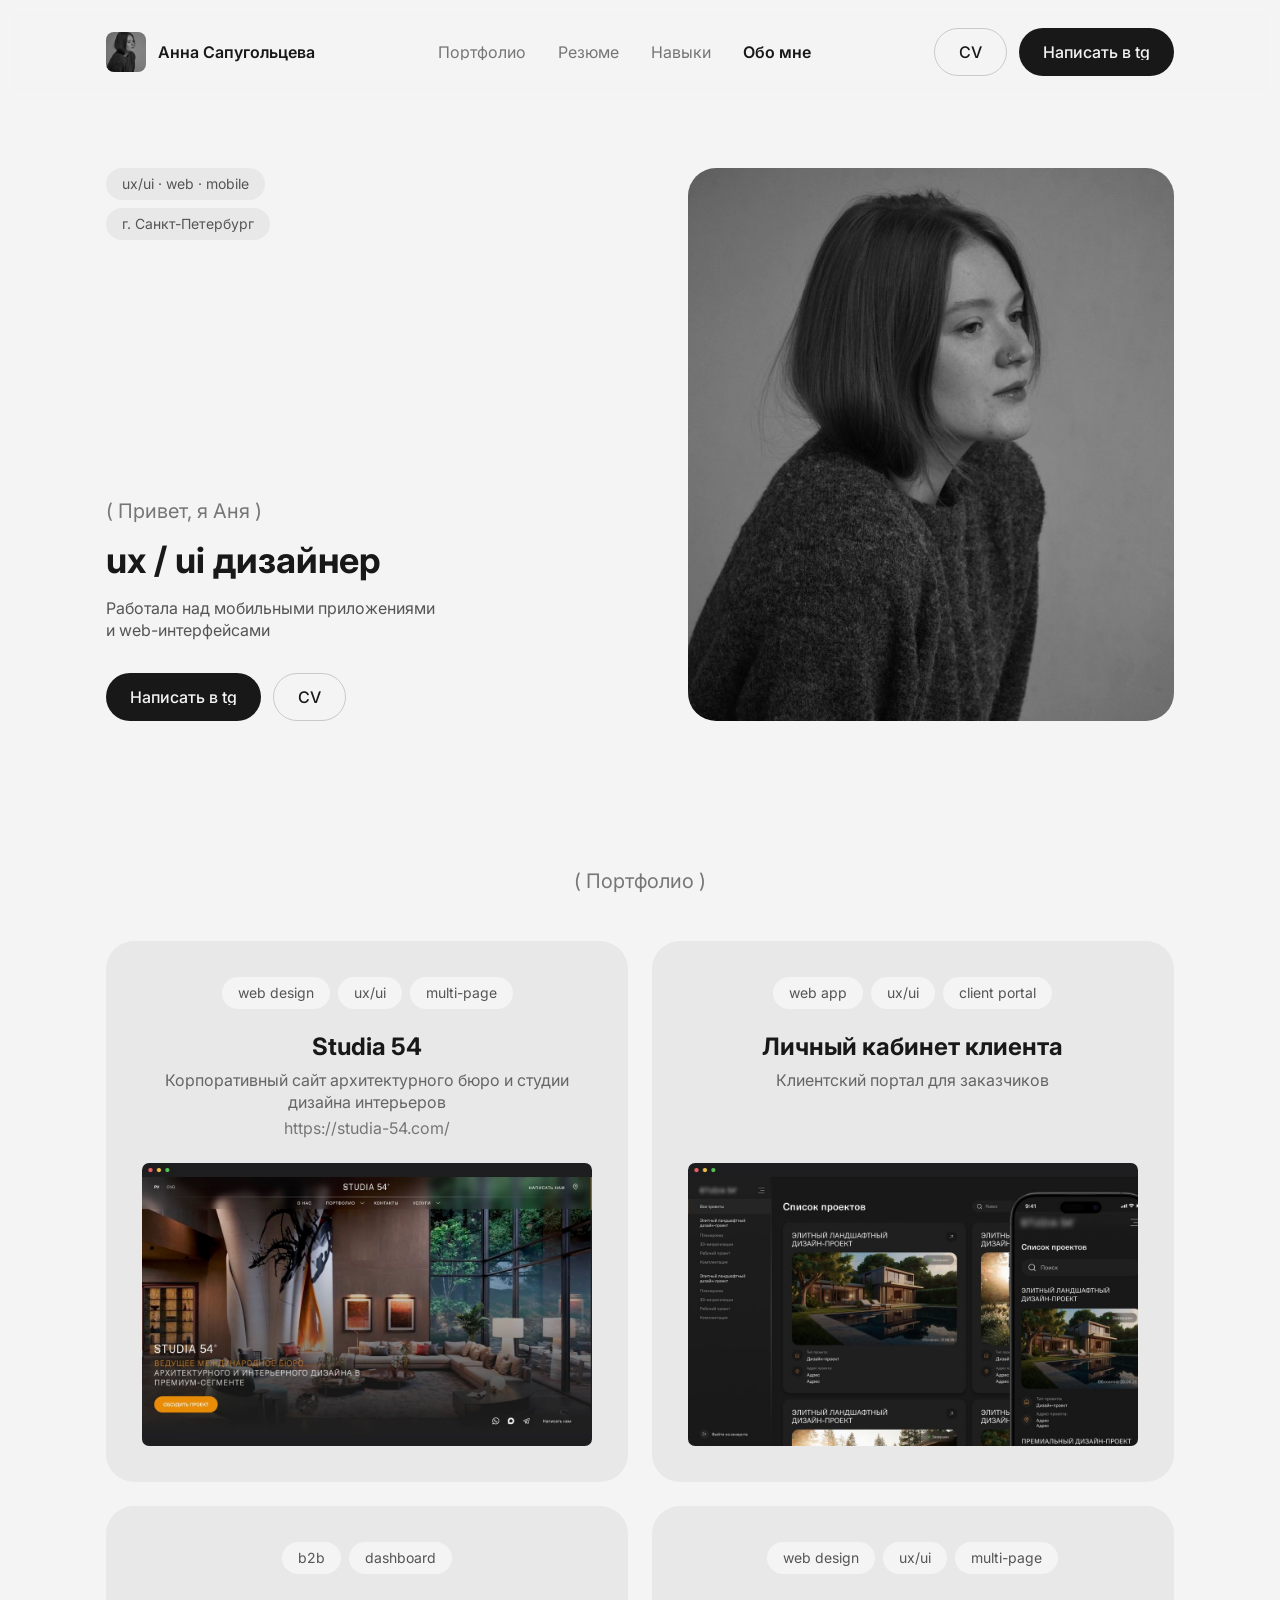
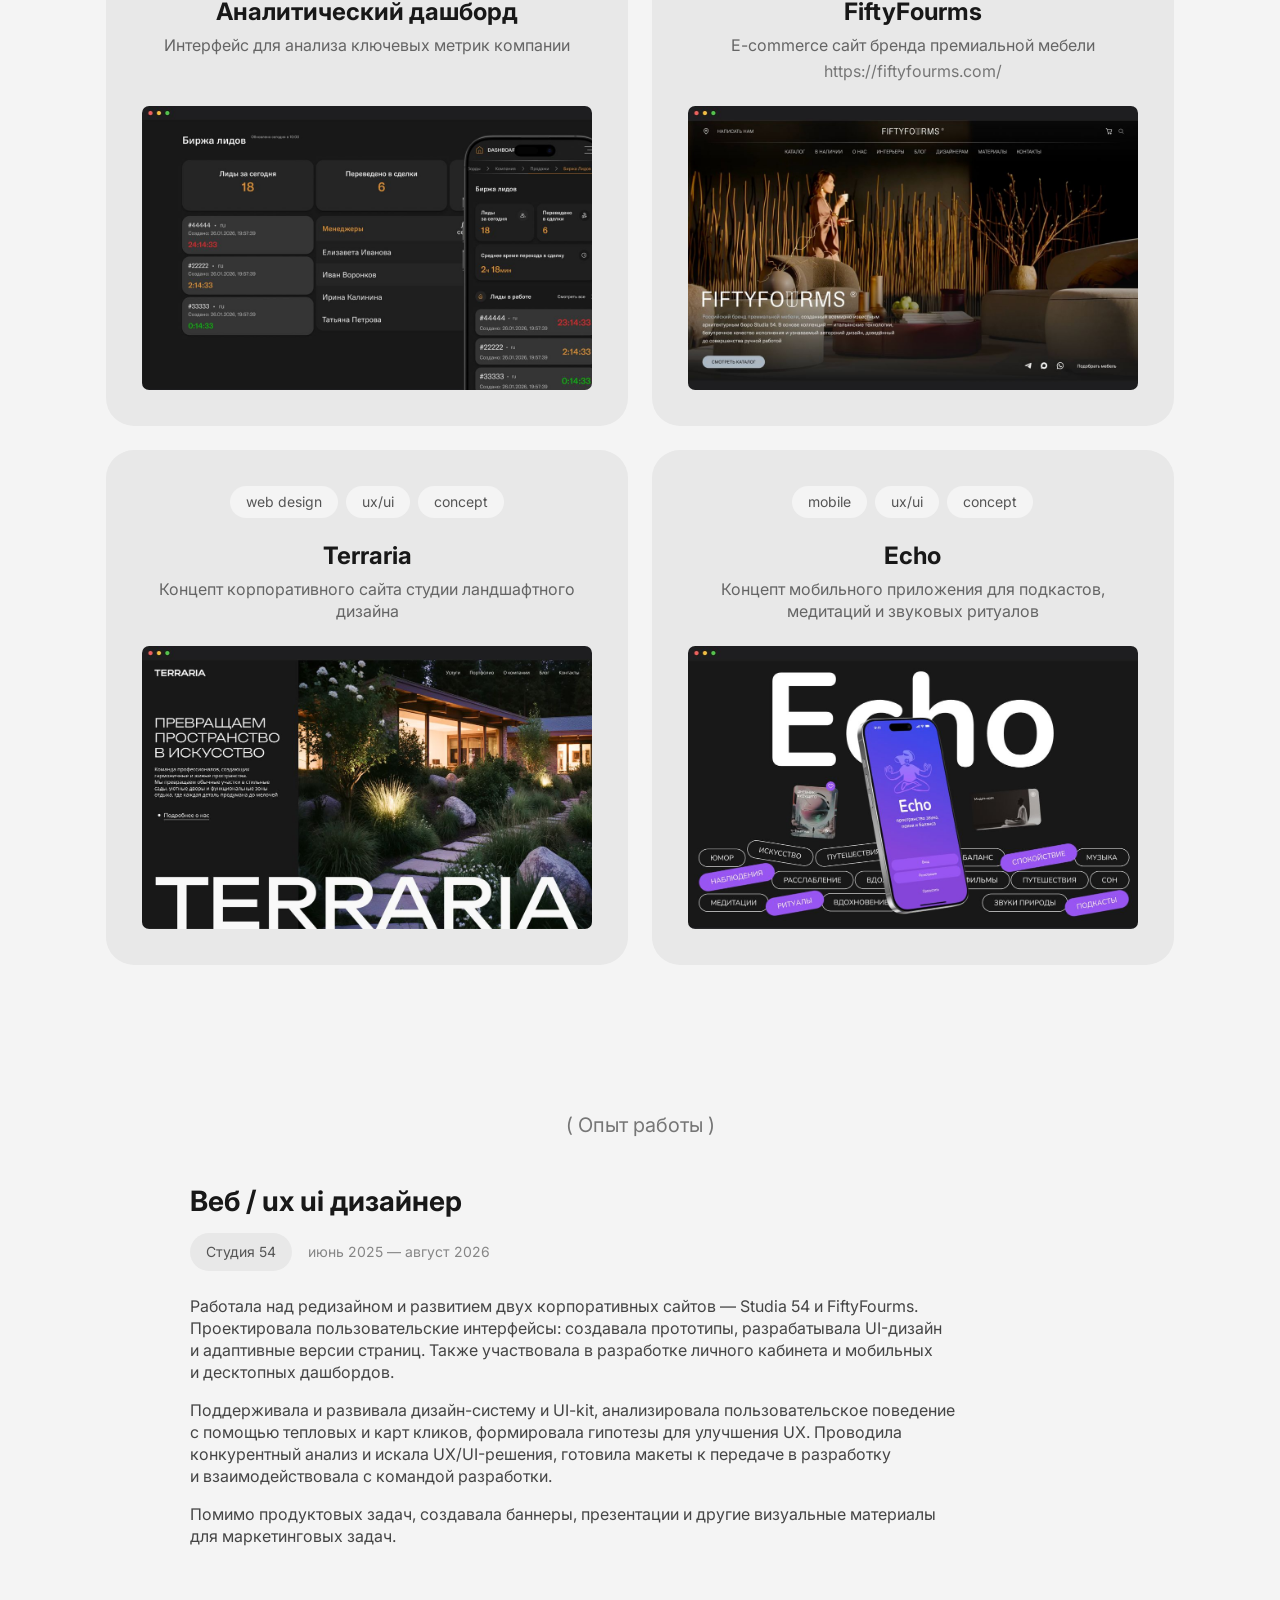
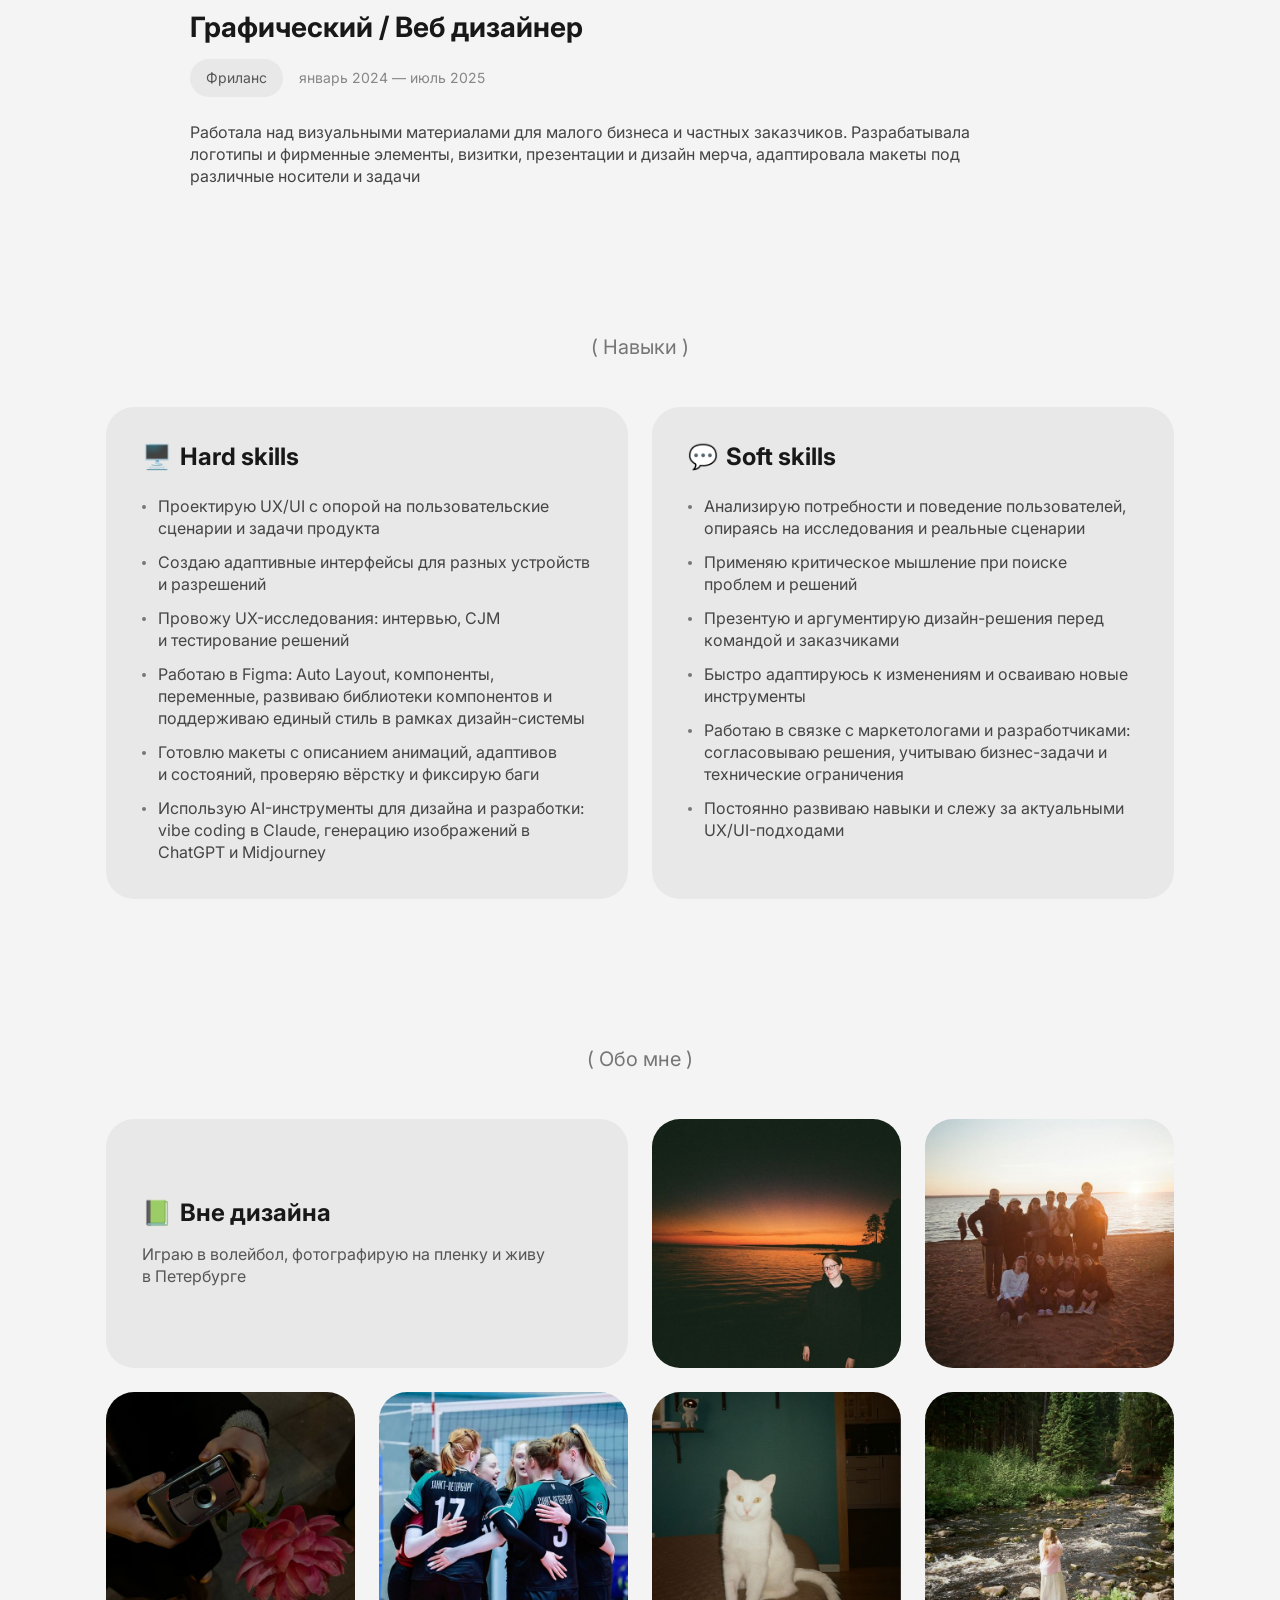
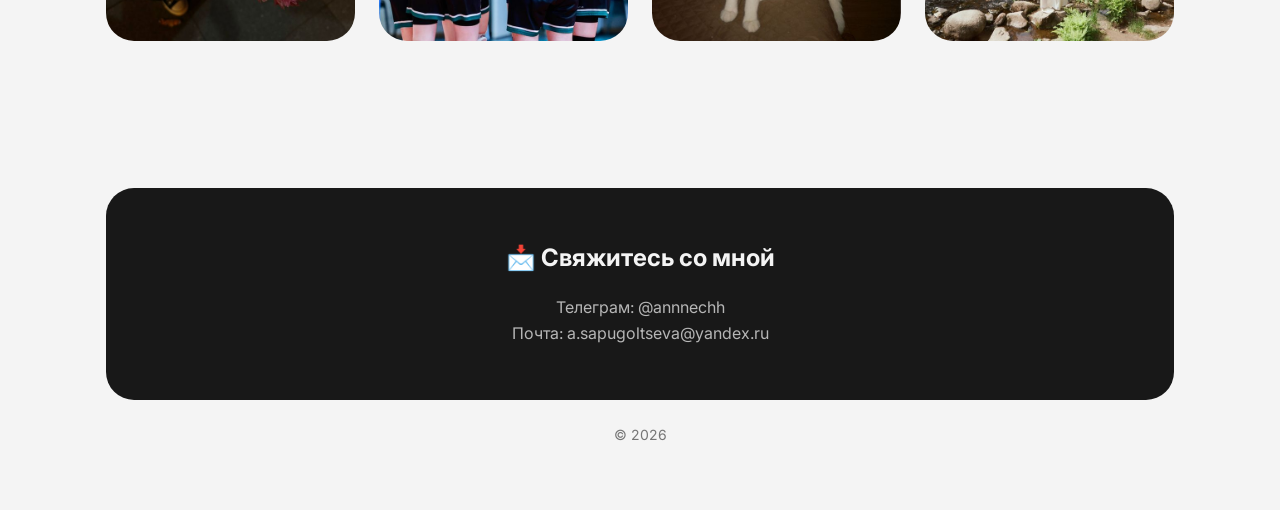
==== commit 49510675: "доработки главной страницы Added new experience section for graphic/web designer role and updated co" ====
--- a/index.html
+++ b/index.html
@@ -202,6 +202,17 @@
         </div>
       </article>
 
+      <article class="experience-item">
+        <h3 class="experience-item__title">Графический / Веб дизайнер</h3>
+        <div class="experience-item__meta">
+          <span class="experience-item__company">Фриланс</span>
+          <span class="experience-item__dates">январь 2024 — июль 2025</span>
+        </div>
+        <div class="experience-item__body">
+          <p>Работала над визуальными материалами для малого бизнеса и частных заказчиков. Разрабатывала логотипы и фирменные элементы, визитки, презентации и дизайн мерча, адаптировала макеты под различные носители и задачи</p>
+        </div>
+      </article>
+
     </div>
   </section>
 
@@ -216,9 +227,9 @@
           <li>Проектирую UX/UI с опорой на пользовательские сценарии и задачи продукта</li>
           <li>Создаю адаптивные интерфейсы для разных устройств и разрешений</li>
           <li>Провожу UX-исследования: интервью, CJM и тестирование решений</li>
-          <li>Развиваю библиотеки компонентов, соблюдаю правила дизайн-системы и единый стиль</li>
-          <li>Работаю в Figma: Auto Layout, компоненты, переменные</li>
-          <li>Готовлю макеты с описанием анимаций, адаптивов и состояний; проверяю вёрстку и фиксирую баги</li>
+          <li>Работаю в Figma: Auto Layout, компоненты, переменные, развиваю библиотеки компонентов и поддерживаю единый стиль в рамках дизайн-системы</li>
+          <li>Готовлю макеты с описанием анимаций, адаптивов и состояний, проверяю вёрстку и фиксирую баги</li>
+          <li>Использую AI-инструменты для дизайна и разработки: vibe coding в Claude, генерацию изображений в ChatGPT и Midjourney</li>
         </ul>
       </div>
 
@@ -229,7 +240,7 @@
           <li>Применяю критическое мышление при поиске проблем и решений</li>
           <li>Презентую и аргументирую дизайн-решения перед командой и заказчиками</li>
           <li>Быстро адаптируюсь к изменениям и осваиваю новые инструменты</li>
-          <li>Эффективно работаю самостоятельно и в команде</li>
+          <li>Работаю в связке с маркетологами и разработчиками: согласовываю решения, учитываю бизнес-задачи и технические ограничения</li>
           <li>Постоянно развиваю навыки и слежу за актуальными UX/UI-подходами</li>
         </ul>
       </div>
@@ -274,9 +285,9 @@
 
 <footer class="site-footer container">
   <div class="footer-card">
-    <h2 class="footer-card__title">📩 Контакты</h2>
-    <p class="footer-card__row">Телеграм: @annnechh</p>
-    <p class="footer-card__row">Почта: a.sapugoltseva@yandex.ru</p>
+    <h2 class="footer-card__title">📩 Свяжитесь со мной</h2>
+    <p class="footer-card__row">Телеграм: <a href="https://t.me/annnechh">@annnechh</a></p>
+    <p class="footer-card__row">Почта: <a href="mailto:a.sapugoltseva@yandex.ru">a.sapugoltseva@yandex.ru</a></p>
   </div>
   <p class="site-footer__copy">© 2026</p>
 </footer>
